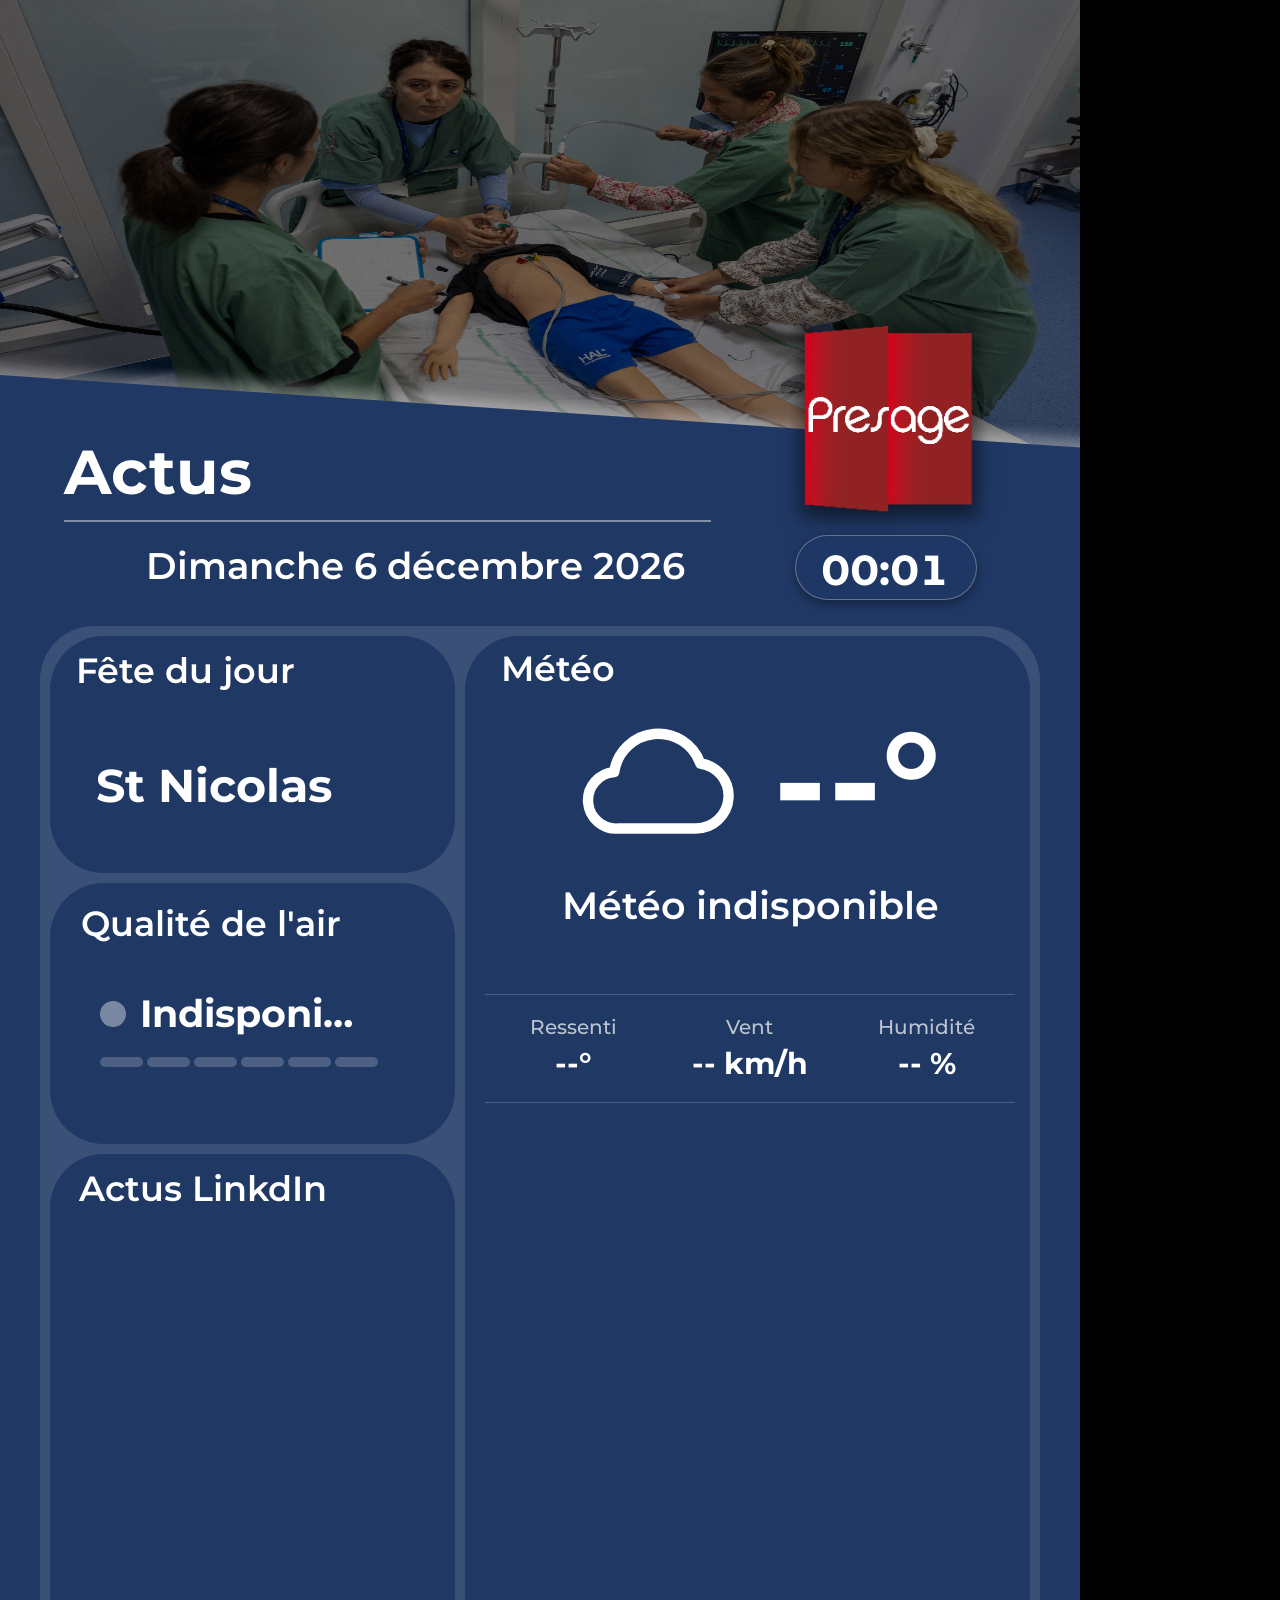
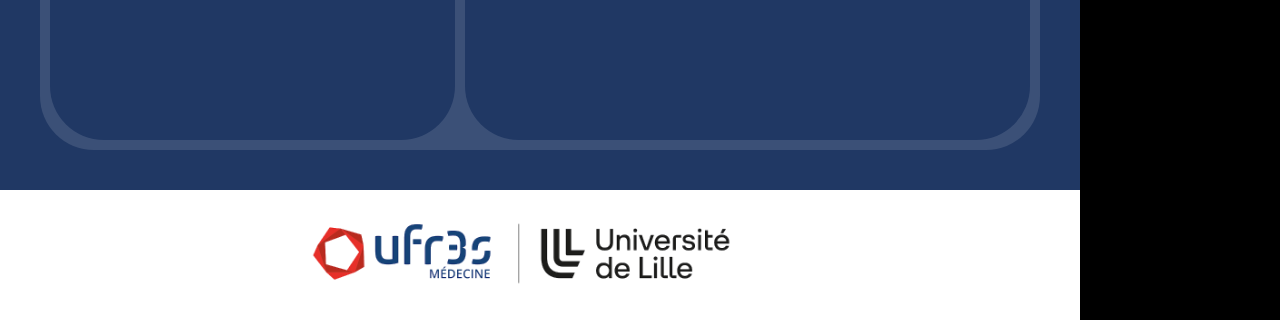
==== pages/actus.html @ bff0dc02 "Add files via upload" ====
<!DOCTYPE html>
<html lang="fr">
<head>
  <meta charset="utf-8">
  <title>PRESAGE – Actus</title>
  <meta name="viewport" content="width=device-width, initial-scale=1">
  <meta name="color-scheme" content="dark">

  <!-- Police Montserrat (Google Fonts). Hors ligne : polices de secours (voir style.css). -->
  <link rel="preconnect" href="https://fonts.googleapis.com">
  <link rel="preconnect" href="https://fonts.gstatic.com" crossorigin>
  <link rel="stylesheet" href="https://fonts.googleapis.com/css2?family=Montserrat:wght@500;600;700&display=swap">

  <link rel="stylesheet" href="actus.css">
  <script>document.documentElement.classList.add('js');</script>
</head>
<body>

  <!-- Jeu d'icônes météo (statique, de confiance) -->
  <svg width="0" height="0" style="position:absolute" aria-hidden="true" focusable="false">
    <defs>
      <symbol id="i-sun" viewBox="0 0 64 64">
        <circle cx="32" cy="32" r="11"/>
        <path d="M32 8v6M32 50v6M8 32h6M50 32h6M15 15l4.2 4.2M44.8 44.8l4.2 4.2M15 49l4.2-4.2M44.8 19.2L49 15"/>
      </symbol>
      <symbol id="i-moon" viewBox="0 0 64 64">
        <path d="M42 10a23 23 0 1 0 12 40A19 19 0 0 1 42 10z"/>
      </symbol>
      <symbol id="i-cloud" viewBox="0 0 64 64">
        <path d="M20 48h26a11 11 0 0 0 1.6-21.9A15 15 0 0 0 18.6 29 9.5 9.5 0 0 0 20 48z"/>
      </symbol>
      <symbol id="i-partly" viewBox="0 0 64 64">
        <circle cx="24" cy="22" r="8"/>
        <path d="M24 6v4M8 22h4M12.7 10.7l2.8 2.8M35.3 10.7l-2.8 2.8"/>
        <path d="M26 54h24a9.5 9.5 0 0 0 1.4-18.9A13 13 0 0 0 25.6 37 8.5 8.5 0 0 0 26 54z"/>
      </symbol>
      <symbol id="i-fog" viewBox="0 0 64 64">
        <path d="M20 36h26a9 9 0 0 0 1.3-17.9A13 13 0 0 0 19 21 8 8 0 0 0 20 36z"/>
        <path d="M12 44h40M18 52h28"/>
      </symbol>
      <symbol id="i-rain" viewBox="0 0 64 64">
        <path d="M20 38h26a9.5 9.5 0 0 0 1.4-18.9A13.5 13.5 0 0 0 19 22 8.5 8.5 0 0 0 20 38z"/>
        <path d="M22 46l-3 8M34 46l-3 8M46 46l-3 8"/>
      </symbol>
      <symbol id="i-snow" viewBox="0 0 64 64">
        <path d="M20 38h26a9.5 9.5 0 0 0 1.4-18.9A13.5 13.5 0 0 0 19 22 8.5 8.5 0 0 0 20 38z"/>
        <path d="M22 47v.1M34 47v.1M46 47v.1M28 56v.1M40 56v.1" stroke-width="6"/>
      </symbol>
      <symbol id="i-storm" viewBox="0 0 64 64">
        <path d="M20 38h26a9.5 9.5 0 0 0 1.4-18.9A13.5 13.5 0 0 0 19 22 8.5 8.5 0 0 0 20 38z"/>
        <path d="M35 40l-8 11h9l-5 10"/>
      </symbol>
    </defs>
  </svg>

  <div id="stage">

    <!-- Fond photo + voile -->
    <div id="photo"><img src="../assets/photo1.png" alt=""></div>

    <!-- Panneau bleu incliné + pied de page blanc -->
    <div id="panneau-bleu"></div>
    <div id="pied"></div>
    <img id="logo-ufr" src="../assets/ufr3s_logo.png" alt="UFR3S Médecine – Université de Lille">

    <!-- Logo PRESAGE -->
    <div id="logo-presage" data-anim="droite" style="--delai:.15s">
      <div class="ombre"></div>
      <img src="../assets/presage_logo.png" alt="PRESAGE">
    </div>

    <!-- Horloge -->
    <div id="horloge" data-anim="droite" style="--delai:.05s">
      <span id="heure">--:--</span>
    </div>

    <!-- En-tête -->
    <h1 id="titre" data-anim="gauche" style="--delai:0s">Actus</h1>
    <div id="trait" data-anim="gauche" style="--delai:.1s"></div>
    <div id="date" data-anim="gauche" style="--delai:.2s">&nbsp;</div>

    <!-- Fond translucide derrière les cartes -->
    <div id="panneau-cartes"></div>

    <!-- Carte : fête du jour -->
    <section class="carte" id="carte-fete" data-anim="gauche" style="--delai:.3s">
      <h2>Fête du jour</h2>
      <div class="corps">
        <div class="fete-nom" id="fete-nom">—</div>
      </div>
    </section>

    <!-- Carte : qualité de l'air -->
    <section class="carte" id="carte-air" data-anim="gauche" style="--delai:.45s">
      <h2>Qualité de l'air</h2>
      <div class="corps">
        <div class="air-ligne">
          <span class="air-pastille" id="air-pastille"></span>
          <span class="air-label" id="air-label">—</span>
        </div>
        <div class="air-detail" id="air-detail">&nbsp;</div>
        <div class="air-jauge" id="air-jauge">
          <i></i><i></i><i></i><i></i><i></i><i></i>
        </div>
      </div>
    </section>

    <!-- Carte : actus 

 -->
    <section class="carte" id="carte-actus" data-anim="gauche" style="--delai:.6s">
      <h2>Actus LinkdIn</h2>
      <div class="corps">
        <rssapp-carousel id="qCcKTBRUXOVPqQZD"></rssapp-carousel>
      </div>
    </section>

    <!-- Carte : météo -->
    <section class="carte" id="carte-meteo" data-anim="droite" style="--delai:.35s">
      <h2>Météo</h2>
      <div class="corps">
        <div class="m-actuel">
          <svg class="ico m-icone" id="m-icone" aria-hidden="true"><use href="#i-cloud"/></svg>
          <div class="m-temp" id="m-temp">--°</div>
        </div>
        <div class="m-cond" id="m-cond">—</div>
        <div class="m-minmax" id="m-minmax">&nbsp;</div>
        <div class="m-details">
          <div><span>Ressenti</span><b id="m-ressenti">--°</b></div>
          <div><span>Vent</span><b id="m-vent">-- km/h</b></div>
          <div><span>Humidité</span><b id="m-humidite">-- %</b></div>
        </div>
        <div class="m-jours" id="m-jours"></div>
      </div>
    </section>

  </div>

  <script src="actus.js"></script>

<script src="https://widget.rss.app/v1/carousel.js" type="text/javascript" async></script>

</body>
</html>
---- pages/actus.css ----
/* ==========================================================================
   PRESAGE – Écran « Infos du jour » (portrait 1080 × 1920)
   Toutes les valeurs proviennent du SVG Fitcraft (Contenu.svg).
   Les valeurs marquées « estimé » sont déduites du PNG car le texte du SVG
   est converti en tracés (pas de balises <text>).
   ========================================================================== */

:root {
  /* --- Canevas ------------------------------------------------------------ */
  --largeur: 1080px;
  --hauteur: 1920px;

  /* --- Couleurs (SVG) ----------------------------------------------------- */
  --bleu: #203864;                       /* panneau incliné + cartes */
  --bleu-fonce: #0B1B3D;                 /* pastille de l'horloge */
  --blanc: #FFFFFF;
  --panneau-cartes: rgba(255, 255, 255, 0.12);
  --voile-photo: rgba(0, 0, 0, 0.3);
  --horloge-fond-opacite: 0.8;
  --horloge-contour: rgba(255, 255, 255, 0.3);
  --lueur-panneau: rgba(255, 255, 255, 0.35);
  --ombre-logo-opacite: 0.25;
  --trait-titre: rgba(255, 255, 255, 0.43);
  --date-opacite: 0.8;

  /* --- Géométrie (SVG) ---------------------------------------------------- */
  --photo-hauteur: 470px;                /* zone visible de la photo */
  --panneau-largeur: 1455.918px;
  --panneau-hauteur: 1602.415px;
  --panneau-matrice: matrix(0.998, 0.067, -0.067, 0.998, -134.314, 366);
  --pied-top: 1790px;
  --pied-hauteur: 130px;
  --logo-ufr-x: 290px;
  --logo-ufr-y: 1777px;
  --logo-ufr-l: 454px;
  --logo-ufr-h: 130px;
  --logo-presage-x: 780px;
  --logo-presage-y: 300px;
  --logo-presage-l: 219px;
  --logo-presage-h: 238px;
  --horloge-x: 795px;
  --horloge-y: 535px;
  --horloge-l: 182px;
  --horloge-h: 65px;
  --rayon-carte: 54px;

  /* --- Typographie (estimé d'après la hauteur des capitales du SVG) ------- */
  --police: 'Montserrat', 'Segoe UI', 'Helvetica Neue', Arial, sans-serif;
  --titre-taille: 62px;                  /* estimé : capitale 43,65 px / 0,70 */
  --titre-graisse: 700;
  --date-taille: 37px;                   /* estimé : capitale 26,2 px / 0,70 */
  --date-graisse: 600;
  --carte-titre-taille: 35px;            /* estimé : capitale 24,5 px / 0,70 */
  --carte-titre-graisse: 600;
  --horloge-taille: 42px;                /* estimé : chiffres 29,9 px / 0,70 */
  --horloge-graisse: 700;

  /* --- Typographie du contenu des cartes (estimé : zones blanches de la maquette) */
  --texte-taille-s: 20px;
  --texte-taille-m: 22px;
  --texte-taille-l: 30px;

  /* --- Animation ---------------------------------------------------------- */
  --anim-duree: 0.9s;
  --anim-courbe: cubic-bezier(0.2, 0.8, 0.2, 1);
  --anim-decalage: 170px;
}

/* ---- Base --------------------------------------------------------------- */
*, *::before, *::after {
  box-sizing: border-box;
  cursor: none !important;
  -webkit-user-select: none;
  user-select: none;
}

html, body {
  margin: 0;
  padding: 0;
  width: 100%;
  height: 100%;
  overflow: hidden;
  cursor: none;
  background: #000;
  font-family: var(--police);
  color: var(--blanc);
  -webkit-font-smoothing: antialiased;
}

/* ---- Canevas natif 1080 × 1920 : le wrapper parent est seul responsable
       de la mise à l'échelle et du centrage. ------------------------------- */
#stage {
  position: absolute;
  left: 0;
  top: 0;
  width: var(--largeur);
  height: var(--hauteur);
  overflow: hidden;
  background: var(--blanc);
  transform: none;
}

#stage > * { position: absolute; }

/* ---- Fond : photo + voile ---------------------------------------------- */
#photo {
  left: 0; top: 0;
  width: var(--largeur);
  height: var(--photo-hauteur);
  overflow: hidden;
}
#photo img { display: block; width: 100%; height: 100%; }
#photo::after {
  content: "";
  position: absolute; inset: 0;
  background: var(--voile-photo);
}

/* ---- Panneau bleu incliné (rotation ≈ 3,8°) ---------------------------- */
#panneau-bleu {
  left: 0; top: 0;
  width: var(--panneau-largeur);
  height: var(--panneau-hauteur);
  background: var(--bleu);
  transform-origin: 0 0;
  transform: var(--panneau-matrice);
  /* lueur extérieure : SVG = flou σ 6,5, décalage -4 px, contour 10 px */
  box-shadow: 0 -4px 13px 5px var(--lueur-panneau);
}

/* ---- Pied de page ------------------------------------------------------ */
#pied {
  left: 0; top: var(--pied-top);
  width: var(--largeur);
  height: var(--pied-hauteur);
  background: var(--blanc);
}
#logo-ufr {
  left: var(--logo-ufr-x); top: var(--logo-ufr-y);
  width: var(--logo-ufr-l); height: var(--logo-ufr-h);
}

/* ---- Logo PRESAGE ------------------------------------------------------ */
#logo-presage {
  left: var(--logo-presage-x); top: var(--logo-presage-y);
  width: var(--logo-presage-l); height: var(--logo-presage-h);
}
#logo-presage img { position: relative; display: block; width: 100%; height: 100%;
  filter: drop-shadow(0 6px 10px rgba(0,0,0,.4));
}

/* ---- Horloge ----------------------------------------------------------- */
#horloge {
  left: var(--horloge-x); top: var(--horloge-y);
  width: var(--horloge-l); height: var(--horloge-h);
  border-radius: calc(var(--horloge-h) / 2);
  background: rgba(32, 56, 100, var(--horloge-fond-opacite));
  -webkit-backdrop-filter: blur(10px);
  backdrop-filter: blur(10px);
  box-shadow: inset 0 0 0 1px var(--horloge-contour), 0 4px 10px rgba(0, 0, 0, 0.35); /* ombre : estimé */
}
#heure {
  position: relative;
  left: 26px; right: 0; top: 14px;
  text-align: center;
  font-size: var(--horloge-taille);
  font-weight: var(--horloge-graisse);
  line-height: 1;
  font-variant-numeric: tabular-nums;
  white-space: nowrap;
}

/* ---- En-tête ----------------------------------------------------------- */
#titre {
  left: 64px; top: 441px;
  margin: 0;
  font-size: var(--titre-taille);
  font-weight: var(--titre-graisse);
  line-height: 1;
  white-space: nowrap;
}
#trait {
  left: 64px; top: 520px;
  width: 647px; height: 2px;
  background: var(--trait-titre);
}
#date {
  left: 146px; top: 547px;
  font-size: var(--date-taille);
  font-weight: var(--date-graisse);
  line-height: 1;
  white-space: nowrap;
  opacity: var(--date-opacite);
}

/* ---- Cartes ------------------------------------------------------------ */
#panneau-cartes {
  left: 40px; top: 626px;
  width: 1000px; height: 1124px;
  border-radius: var(--rayon-carte);
  background: var(--panneau-cartes);
}

.carte {
  background: var(--bleu);
  border-radius: var(--rayon-carte);
  overflow: hidden;
}
.carte h2 {
  position: absolute;
  margin: 0;
  font-size: var(--carte-titre-taille);
  font-weight: var(--carte-titre-graisse);
  line-height: 1;
  white-space: nowrap;
}
.carte .corps {
  position: absolute;
  overflow: hidden;
}

/* Positions (relatives à chaque carte) — SVG */
#carte-fete  { left: 50px;  top: 636px;  width: 405px; height: 237px; }
#carte-fete h2   { left: 26px; top: 17px; }
#carte-fete .corps { left: 46px; top: 89px; width: 313px; height: 123px; }

#carte-air   { left: 50px;  top: 883px;  width: 405px; height: 261px; }
#carte-air h2    { left: 31px; top: 23px; }
#carte-air .corps { left: 50px; top: 87px; width: 278px; height: 120px; }

#carte-actus { left: 50px; top: 1154px; width: 405px; height: 586px; }
#carte-actus h2 { left: 29px; top: 17px; }

#carte-actus .corps {
  left: 0;
  top: 100px;
  width: 405px;       /* Prend exactement toute la largeur de la carte */
  height: 500px;      /* Donne assez de hauteur pour ne pas rogner le bas */
  display: flex;
  justify-content: center; /* Centre le widget horizontalement quoi qu'il arrive */
  align-items: flex-start;
  overflow: visible;  /* Ne coupe pas le bas si le widget dépasse d'un ou deux pixels */
}

/* Force le composant RSS.app à prendre toute la largeur du conteneur */
#carte-actus rssapp-carousel {
  width: 100% !important;
  max-width: 365px !important;
  display: block;
}
#carte-meteo { left: 465px; top: 636px;  width: 565px; height: 1104px; }
#carte-meteo h2  { left: 36px; top: 15px; }
#carte-meteo .corps { left: 20px; top: 50px; width: 530px; height: 1005px; }

/* ---- Fête du jour ------------------------------------------------------ */
#carte-fete .corps { display: flex; flex-direction: column; justify-content: center; }
.fete-sous { font-size: var(--texte-taille-m); font-weight: 500; opacity: 0.75; margin-bottom: 8px; }
.fete-nom {
  font-size: 46px; font-weight: 700; line-height: 1.15;
  white-space: nowrap; overflow: hidden; text-overflow: ellipsis;
}

/* ---- Qualité de l'air -------------------------------------------------- */
#carte-air .corps { display: flex; flex-direction: column; justify-content: center; }
.air-ligne { display: flex; align-items: center; gap: 14px; }
.air-pastille {
  flex: none; width: 26px; height: 26px; border-radius: 50%;
  background: var(--couleur, #fff);
}
#carte-air { --couleur: rgba(255, 255, 255, 0.4); }
.air-label {
  font-size: 38px; font-weight: 700; line-height: 1.1;
  white-space: nowrap; overflow: hidden; text-overflow: ellipsis;
}
.air-detail { margin-top: 6px; font-size: var(--texte-taille-m); font-weight: 500; opacity: 0.75; white-space: nowrap; }
.air-jauge { display: flex; gap: 4px; margin-top: 16px; }
.air-jauge i {
  flex: 1; height: 10px; border-radius: 5px;
  background: rgba(255, 255, 255, 0.2);
}
.air-jauge i.actif { background: var(--couleur); }

/* ---- Actus ------------------------------------------------------------- */
#actu { height: 440px; opacity: 1; transition: opacity 0.6s ease; overflow: hidden; }
#actu.masque { opacity: 0; }
.actu-date { font-size: var(--texte-taille-s); font-weight: 500; opacity: 0.7; margin-bottom: 10px; min-height: 1em; }
.actu-titre {
  font-size: 29px; font-weight: 700; line-height: 1.2; margin-bottom: 14px;
  display: -webkit-box; -webkit-box-orient: vertical; -webkit-line-clamp: 4; overflow: hidden;
}
.actu-texte {
  font-size: var(--texte-taille-m); font-weight: 500; line-height: 1.4; opacity: 0.9;
  display: -webkit-box; -webkit-box-orient: vertical; -webkit-line-clamp: 8; overflow: hidden;
}
.actu-compteur {
  position: absolute; right: 0; bottom: 0;
  font-size: var(--texte-taille-s); font-weight: 500; opacity: 0.6;
}

/* ---- Météo ------------------------------------------------------------- */
#carte-meteo .corps { display: flex; flex-direction: column; }
.m-actuel { display: flex; align-items: center; justify-content: center; gap: 24px; height: 190px; }
.ico { stroke: #fff; fill: none; stroke-width: 3.5; stroke-linecap: round; stroke-linejoin: round; }
.m-icone { width: 190px; height: 190px; flex: none; }
.m-temp { font-size: 140px; font-weight: 700; line-height: 1; white-space: nowrap; }
.m-cond { margin-top: 8px; text-align: center; font-size: 38px; font-weight: 600; line-height: 1.15; white-space: nowrap; overflow: hidden; text-overflow: ellipsis; }
.m-minmax { margin-top: 6px; text-align: center; font-size: 26px; font-weight: 500; opacity: 0.75; white-space: nowrap; }
.m-details {
  display: grid; grid-template-columns: repeat(3, 1fr);
  margin-top: 28px; padding: 20px 0;
  border-top: 1px solid rgba(255, 255, 255, 0.2);
  border-bottom: 1px solid rgba(255, 255, 255, 0.2);
  text-align: center;
}
.m-details span { display: block; font-size: var(--texte-taille-s); font-weight: 500; opacity: 0.7; margin-bottom: 6px; }
.m-details b { display: block; font-size: var(--texte-taille-l); font-weight: 700; white-space: nowrap; }
.m-jours { flex: 1; display: flex; flex-direction: column; justify-content: space-around; padding-top: 6px; }
.m-jour { display: grid; grid-template-columns: 1fr 64px 92px 150px; align-items: center; column-gap: 10px; }
.m-jour .nom { font-size: var(--texte-taille-l); font-weight: 600; white-space: nowrap; }
.m-jour .ico { width: 58px; height: 58px; }
.m-jour .pluie { font-size: var(--texte-taille-m); font-weight: 500; opacity: 0.75; text-align: right; white-space: nowrap; }
.m-jour .temps { font-size: var(--texte-taille-l); font-weight: 700; text-align: right; white-space: nowrap; }
.m-jour .temps small { font-size: inherit; font-weight: 500; opacity: 0.65; }

/* ---- Animation d'entrée (éléments qui arrivent des côtés) --------------- */
.js [data-anim] { opacity: 0; }
.js.go [data-anim] {
  animation: var(--anim-duree) var(--anim-courbe) var(--delai, 0s) both;
}
.js.go [data-anim="gauche"] { animation-name: entree-gauche; }
.js.go [data-anim="droite"] { animation-name: entree-droite; }

@keyframes entree-gauche {
  from { opacity: 0; transform: translateX(calc(var(--anim-decalage) * -1)); }
  to   { opacity: 1; transform: none; }
}
@keyframes entree-droite {
  from { opacity: 0; transform: translateX(var(--anim-decalage)); }
  to   { opacity: 1; transform: none; }
}

@media (prefers-reduced-motion: reduce) {
  .js [data-anim] { opacity: 1; animation: none !important; }
  #actu { transition: none; }
}
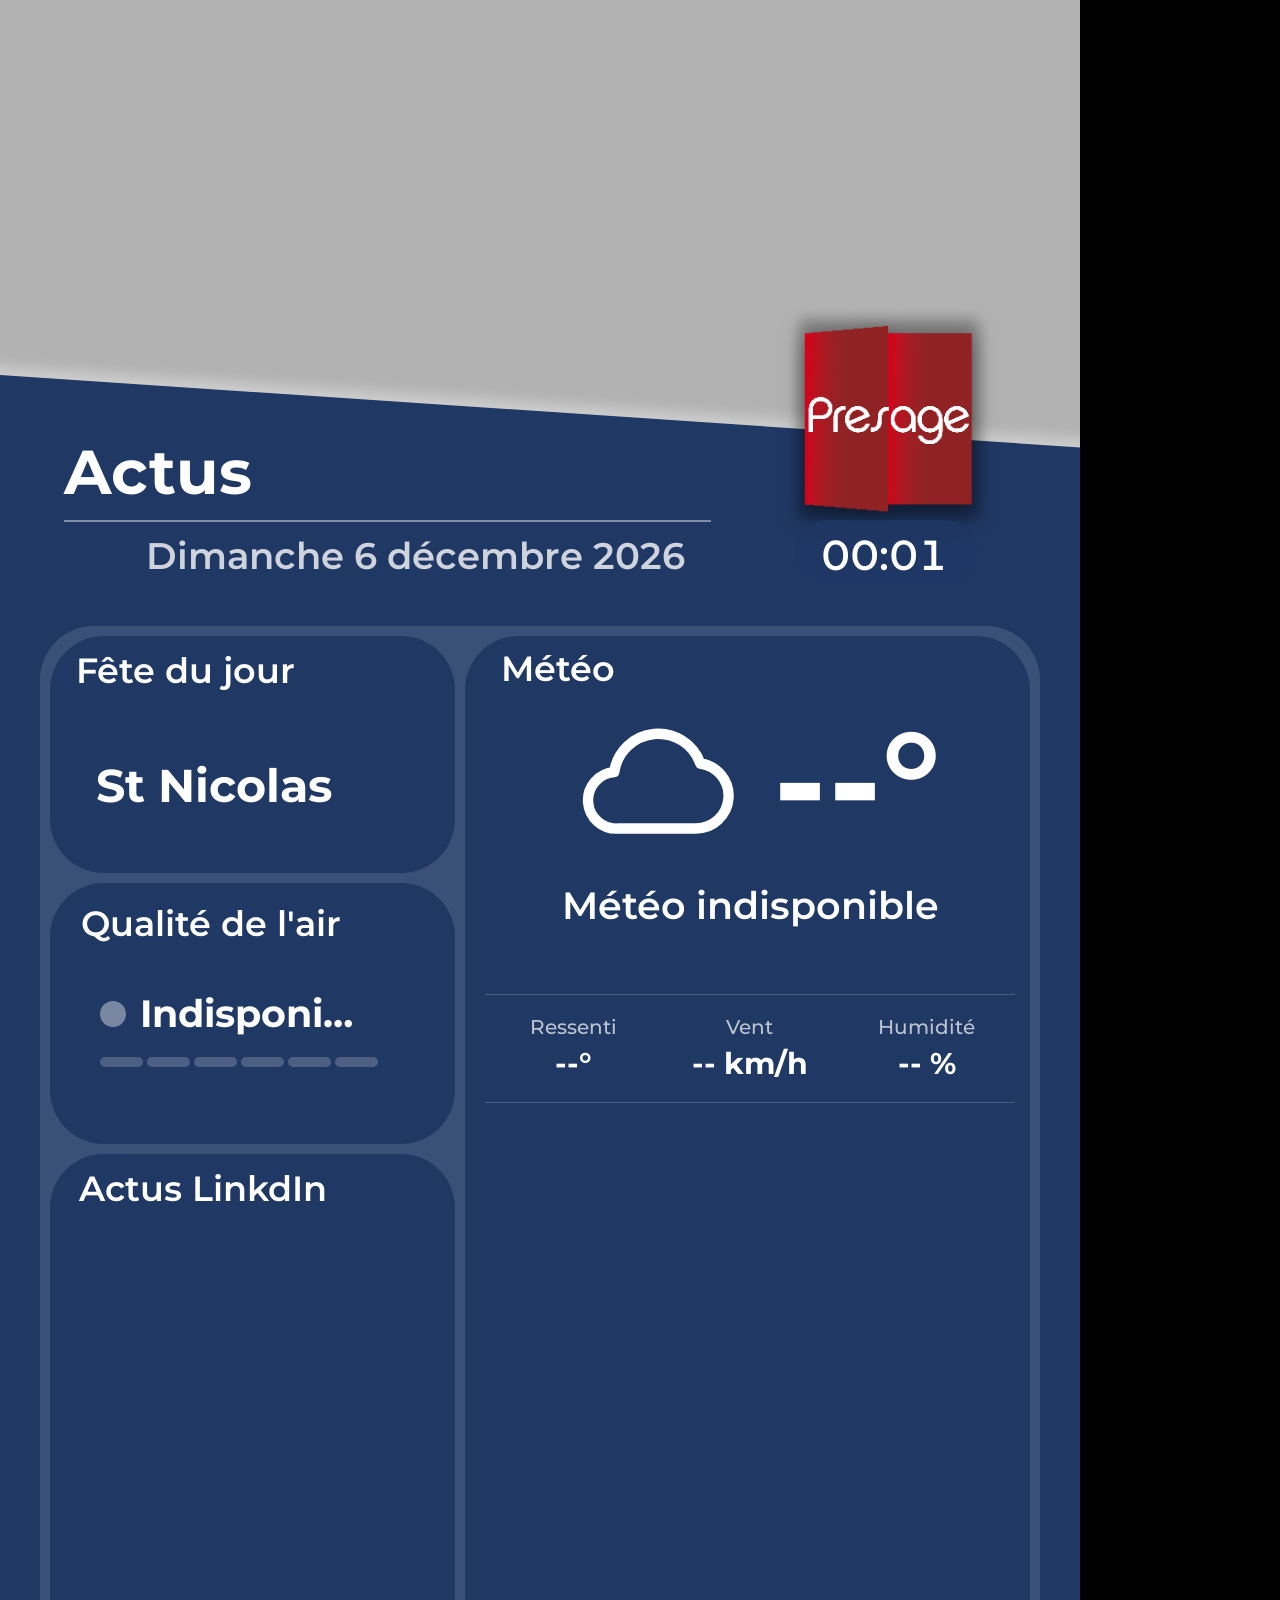
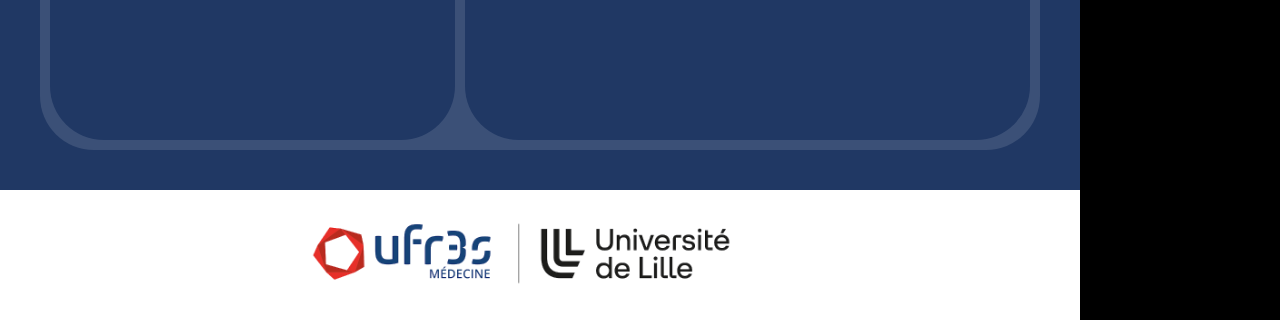
==== commit 4c4558b8: "Add files via upload" ====
--- a/pages/actus.html
+++ b/pages/actus.html
@@ -56,7 +56,10 @@
   <div id="stage">
 
     <!-- Fond photo + voile -->
-    <div id="photo"><img src="../assets/photo1.png" alt=""></div>
+      <div id="photo">
+         <rssapp-carousel id="x9Wq4ILQM3VaPLJw"></rssapp-carousel>
+         <script src="https://widget.rss.app/v1/carousel.js" type="text/javascript" async></script>
+      </div>
 
     <!-- Panneau bleu incliné + pied de page blanc -->
     <div id="panneau-bleu"></div>
--- a/pages/actus.css
+++ b/pages/actus.css
@@ -22,6 +22,7 @@
   --ombre-logo-opacite: 0.25;
   --trait-titre: rgba(255, 255, 255, 0.43);
   --date-opacite: 0.8;
+  --c-text-muted:    rgba(255,255,255,.78);
 
   /* --- Géométrie (SVG) ---------------------------------------------------- */
   --photo-hauteur: 470px;                /* zone visible de la photo */
@@ -39,7 +40,7 @@
   --logo-presage-l: 219px;
   --logo-presage-h: 238px;
   --horloge-x: 795px;
-  --horloge-y: 535px;
+  --horloge-y: 520px;
   --horloge-l: 182px;
   --horloge-h: 65px;
   --rayon-carte: 54px;
@@ -53,7 +54,7 @@
   --carte-titre-taille: 35px;            /* estimé : capitale 24,5 px / 0,70 */
   --carte-titre-graisse: 600;
   --horloge-taille: 42px;                /* estimé : chiffres 29,9 px / 0,70 */
-  --horloge-graisse: 700;
+  --horloge-graisse: 550;
 
   /* --- Typographie du contenu des cartes (estimé : zones blanches de la maquette) */
   --texte-taille-s: 20px;
@@ -157,7 +158,7 @@
   background: rgba(32, 56, 100, var(--horloge-fond-opacite));
   -webkit-backdrop-filter: blur(10px);
   backdrop-filter: blur(10px);
-  box-shadow: inset 0 0 0 1px var(--horloge-contour), 0 4px 10px rgba(0, 0, 0, 0.35); /* ombre : estimé */
+ /* box-shadow: inset 0 0 0 1px var(--horloge-contour), 0 4px 10px rgba(0, 0, 0, 0.35); /* ombre : estimé */
 }
 #heure {
   position: relative;
@@ -185,12 +186,13 @@
   background: var(--trait-titre);
 }
 #date {
-  left: 146px; top: 547px;
+  left: 146px; top: 537px;
   font-size: var(--date-taille);
   font-weight: var(--date-graisse);
   line-height: 1;
   white-space: nowrap;
   opacity: var(--date-opacite);
+  color:var(--c-text-muted);
 }
 
 /* ---- Cartes ------------------------------------------------------------ */
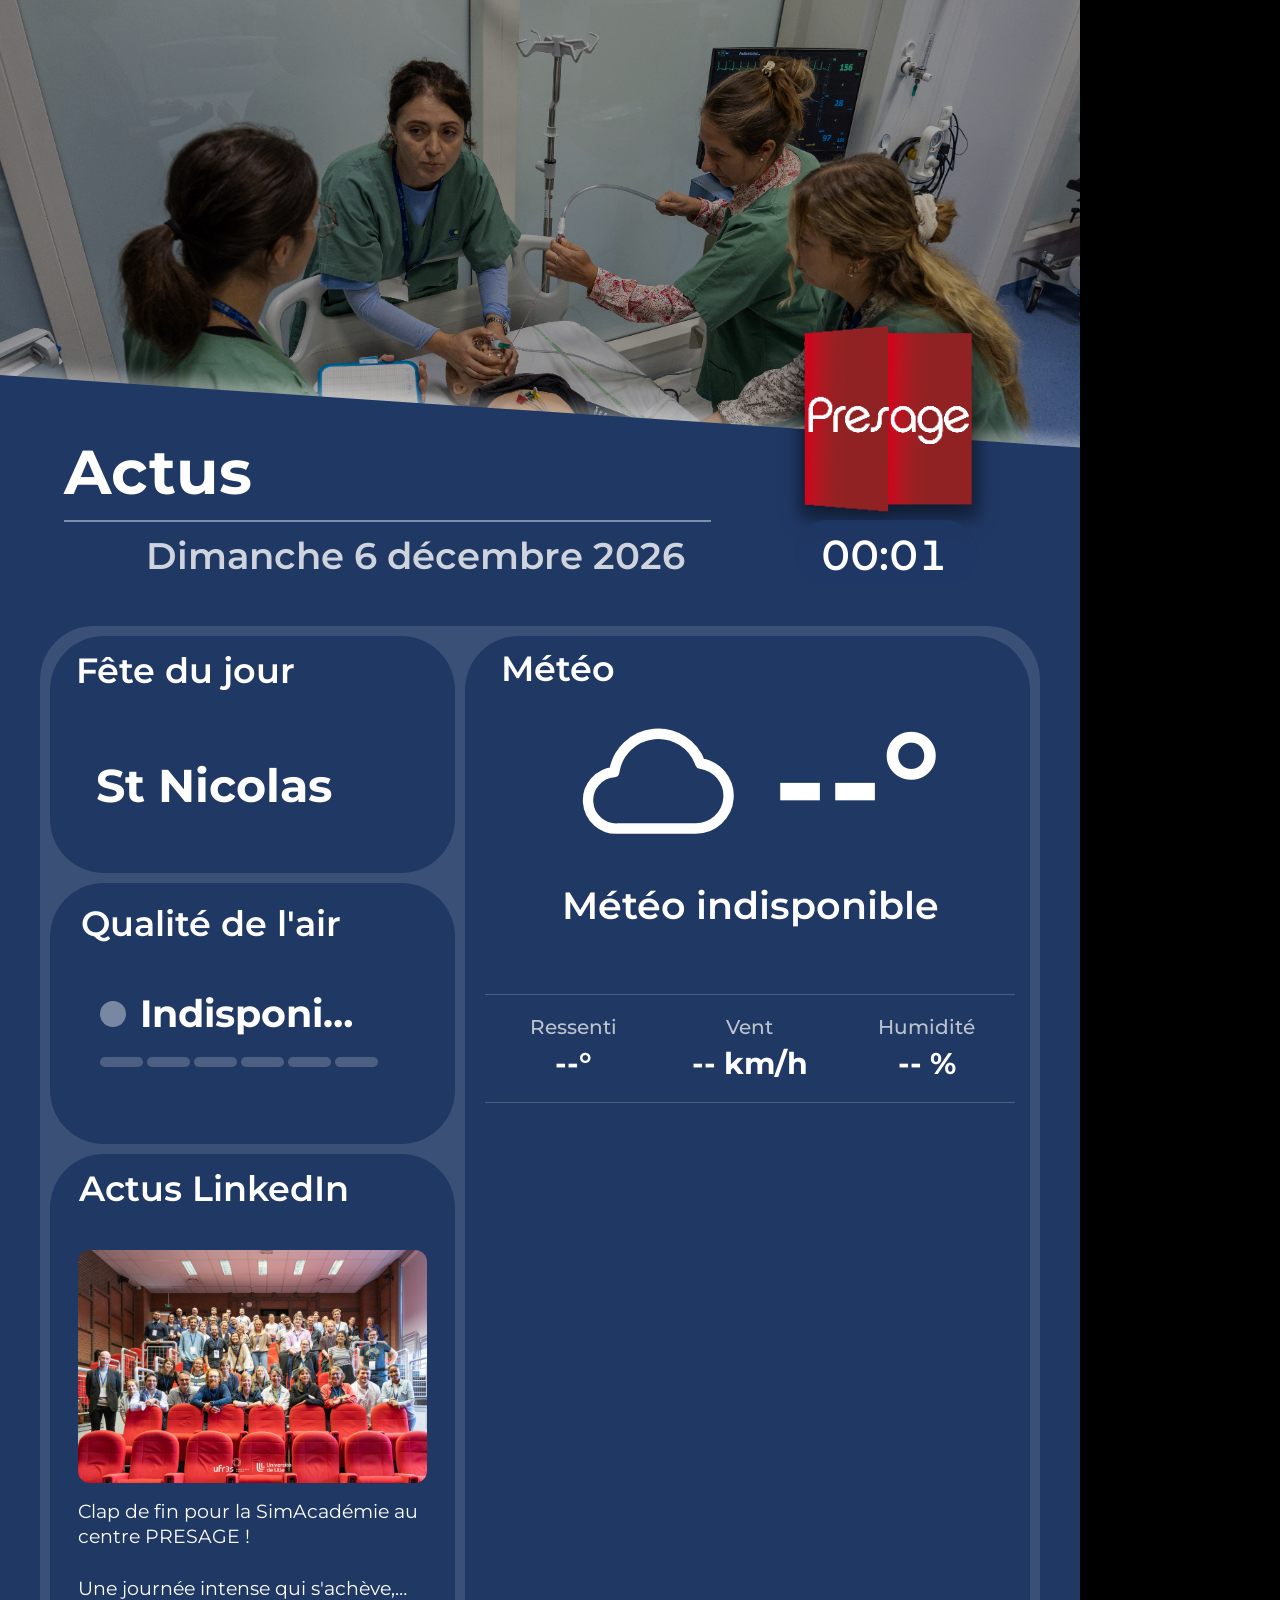
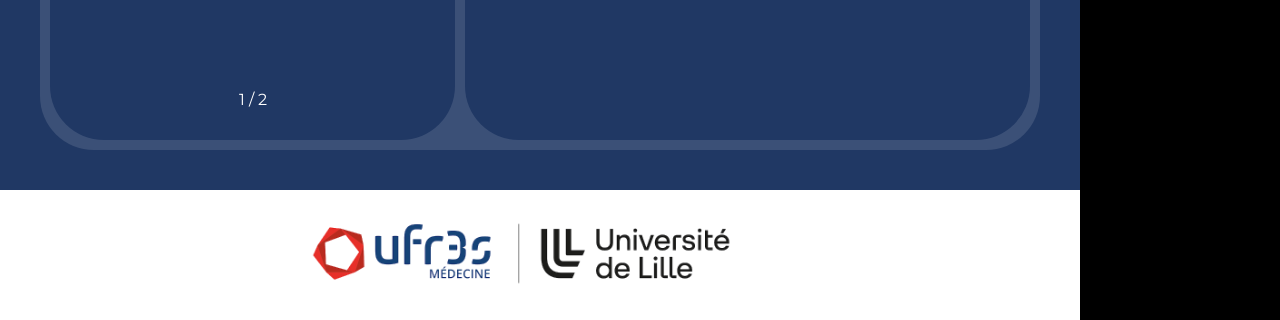
==== commit 6c998092: "Add files via upload" ====
--- a/pages/actus.html
+++ b/pages/actus.html
@@ -57,8 +57,7 @@
 
     <!-- Fond photo + voile -->
       <div id="photo">
-         <rssapp-carousel id="x9Wq4ILQM3VaPLJw"></rssapp-carousel>
-         <script src="https://widget.rss.app/v1/carousel.js" type="text/javascript" async></script>
+        <section id="photos-presage" data-photos-carousel data-base="../"></section>
       </div>
 
     <!-- Panneau bleu incliné + pied de page blanc -->
@@ -66,27 +65,27 @@
     <div id="pied"></div>
     <img id="logo-ufr" src="../assets/ufr3s_logo.png" alt="UFR3S Médecine – Université de Lille">
 
-    <!-- Logo PRESAGE -->
-    <div id="logo-presage" data-anim="droite" style="--delai:.15s">
+    <!-- Logo PRESAGE — animation à l'entrée seulement (jamais rejouée) -->
+    <div id="logo-presage" data-anim-entree="droite" style="--delai:.15s">
       <div class="ombre"></div>
       <img src="../assets/presage_logo.png" alt="PRESAGE">
     </div>
 
-    <!-- Horloge -->
-    <div id="horloge" data-anim="droite" style="--delai:.05s">
+    <!-- Horloge — animation à l'entrée seulement (jamais rejouée) -->
+    <div id="horloge" data-anim-entree="droite" style="--delai:.05s">
       <span id="heure">--:--</span>
     </div>
 
     <!-- En-tête -->
     <h1 id="titre" data-anim="gauche" style="--delai:0s">Actus</h1>
-    <div id="trait" data-anim="gauche" style="--delai:.1s"></div>
-    <div id="date" data-anim="gauche" style="--delai:.2s">&nbsp;</div>
+    <div id="trait" data-anim="gauche" style="--delai:.05s"></div>
+    <div id="date" data-anim="gauche" style="--delai:.1s">&nbsp;</div>
 
     <!-- Fond translucide derrière les cartes -->
     <div id="panneau-cartes"></div>
 
     <!-- Carte : fête du jour -->
-    <section class="carte" id="carte-fete" data-anim="gauche" style="--delai:.3s">
+    <section class="carte" id="carte-fete" data-anim="gauche" style="--delai:.15s">
       <h2>Fête du jour</h2>
       <div class="corps">
         <div class="fete-nom" id="fete-nom">—</div>
@@ -94,7 +93,7 @@
     </section>
 
     <!-- Carte : qualité de l'air -->
-    <section class="carte" id="carte-air" data-anim="gauche" style="--delai:.45s">
+    <section class="carte" id="carte-air" data-anim="gauche" style="--delai:.25s">
       <h2>Qualité de l'air</h2>
       <div class="corps">
         <div class="air-ligne">
@@ -111,15 +110,15 @@
     <!-- Carte : actus 
 
  -->
-    <section class="carte" id="carte-actus" data-anim="gauche" style="--delai:.6s">
-      <h2>Actus LinkdIn</h2>
+    <section class="carte" id="carte-actus" data-anim="gauche" style="--delai:.35s">
+      <h2>Actus LinkedIn</h2>
       <div class="corps">
-        <rssapp-carousel id="qCcKTBRUXOVPqQZD"></rssapp-carousel>
+        <div id="linkedin-carousel" class="linkedin-carousel" data-linkedin-carousel data-base="../" tabindex="0" aria-label="Navigation des actualités LinkedIn"></div>
       </div>
     </section>
 
     <!-- Carte : météo -->
-    <section class="carte" id="carte-meteo" data-anim="droite" style="--delai:.35s">
+    <section class="carte" id="carte-meteo" data-anim="droite" style="--delai:.2s">
       <h2>Météo</h2>
       <div class="corps">
         <div class="m-actuel">
@@ -139,9 +138,13 @@
 
   </div>
 
+  <link rel="stylesheet" href="../css/photos-carousel.css">
+  <link rel="stylesheet" href="actus-linkedin.css">
+  <script src="../js/photos-carousel.js" defer></script>
+  <script src="actus-linkedin.js" defer></script>
   <script src="actus.js"></script>
 
-<script src="https://widget.rss.app/v1/carousel.js" type="text/javascript" async></script>
 
+<script type="module" src="https://static.cloudflareinsights.com/beacon.min.js/vce701823e78c4301a35b7e07294d87301792088814092" integrity="sha512-UKNk8GbxkABxKcXYuLkO16EleLGUkcvJWtpSNmExE0Too3ZaFAxTscNWEc1OdAv5/BikHawapSCaiD2XCmp+Bw==" data-cf-beacon='{"version":"2024.11.0","token":"8607d2a720d14b038279025b2b5a82e5","spa":2}' crossorigin="anonymous"></script>
 </body>
 </html>
--- a/pages/actus.css
+++ b/pages/actus.css
@@ -15,7 +15,7 @@
   --bleu-fonce: #0B1B3D;                 /* pastille de l'horloge */
   --blanc: #FFFFFF;
   --panneau-cartes: rgba(255, 255, 255, 0.12);
-  --voile-photo: rgba(0, 0, 0, 0.3);
+  --voile-photo: rgba(0, 0, 0, 0);
   --horloge-fond-opacite: 0.8;
   --horloge-contour: rgba(255, 255, 255, 0.3);
   --lueur-panneau: rgba(255, 255, 255, 0.35);
@@ -62,9 +62,9 @@
   --texte-taille-l: 30px;
 
   /* --- Animation ---------------------------------------------------------- */
-  --anim-duree: 0.9s;
+  --anim-duree: 0.7s;
   --anim-courbe: cubic-bezier(0.2, 0.8, 0.2, 1);
-  --anim-decalage: 170px;
+  --anim-decalage: 110px;
 }
 
 /* ---- Base --------------------------------------------------------------- */
@@ -325,7 +325,25 @@
 .m-jour .temps small { font-size: inherit; font-weight: 500; opacity: 0.65; }
 
 /* ---- Animation d'entrée (éléments qui arrivent des côtés) --------------- */
-.js [data-anim] { opacity: 0; }
+.js [data-anim],
+.js [data-anim-entree] { opacity: 0; }
+
+/* data-anim-entree : joué UNE seule fois à l'arrivée de la page, jamais rejoué */
+.js.go [data-anim-entree] {
+  animation: var(--anim-duree) var(--anim-courbe) var(--delai, 0s) both;
+}
+.js.go [data-anim-entree="gauche"] { animation-name: entree-gauche; }
+.js.go [data-anim-entree="droite"] { animation-name: entree-droite; }
+/* Une fois l'animation terminée (ou même sans JS), on garde l'état visible. */
+.js.booted [data-anim-entree],
+.js [data-anim-entree].anim-ok {
+  animation: none !important;
+  opacity: 1 !important;
+  transform: none !important;
+}
+
+/* data-anim : joué à l'arrivée ET rejoué à chaque kiosque:replay-actus
+   (cibles : titre, trait, date, cartes). */
 .js.go [data-anim] {
   animation: var(--anim-duree) var(--anim-courbe) var(--delai, 0s) both;
 }
@@ -342,6 +360,7 @@
 }
 
 @media (prefers-reduced-motion: reduce) {
-  .js [data-anim] { opacity: 1; animation: none !important; }
+  .js [data-anim],
+  .js [data-anim-entree] { opacity: 1; transform: none; animation: none !important; }
   #actu { transition: none; }
 }
--- a/css/photos-carousel.css
+++ b/css/photos-carousel.css
@@ -0,0 +1,21 @@
+[data-photos-carousel] { width: 100%; max-width: 1080px; height: 100%; }
+.photos-carousel { display: flex; width: 100%; height: 100%; flex-direction: column; align-items: center; justify-content: center; }
+.photos-carousel__title { margin: 0 0 .35em; font: inherit; color: inherit; }
+.photos-carousel__viewport { width: 100%; min-width: 0; overflow: hidden; }
+.photos-carousel__track { display: flex; width: 100%; scroll-snap-type: x mandatory; }
+.photos-carousel__slide { flex: 0 0 100%; width: 100%; scroll-snap-align: center; }
+.photos-carousel__slide[hidden], .photos-carousel__viewport[hidden], .photos-carousel__title[hidden], .photos-carousel__controls[hidden] { display: none !important; }
+.photos-carousel__slide img { display: block; width: 100%; max-width: 1080px; height: auto; max-height: 100%; object-fit: contain; margin-inline: auto; border: 0; }
+.photos-carousel__controls { display: flex; flex: 0 0 auto; align-items: center; justify-content: center; gap: .75rem; }
+.photos-carousel__button { color: inherit; background: transparent; border: 0; padding: .15em .4em; font: inherit; cursor: pointer; }
+.photos-carousel__button:focus-visible { outline: 2px solid currentColor; outline-offset: 2px; }
+.photos-carousel__button:disabled { opacity: .45; cursor: default; }
+.photos-carousel__status { min-width: 3em; text-align: center; }
+/* Les zones photo des pages restent sobres; titre et commandes sont superposés. */
+#photo [data-photos-carousel], .hero-widget [data-photos-carousel] { height: 100%; }
+#photo .photos-carousel, .hero-widget .photos-carousel { position: relative; justify-content: flex-start; }
+#photo .photos-carousel__title, .hero-widget .photos-carousel__title { position: absolute; z-index: 2; top: 8px; left: 12px; margin: 0; font-size: clamp(14px, 2.2vw, 24px); text-shadow: 0 1px 4px #000; }
+#photo .photos-carousel__viewport, .hero-widget .photos-carousel__viewport { height: 100%; }
+#photo .photos-carousel__slide img, .hero-widget .photos-carousel__slide img { width: 100%; height: auto; max-height: 100%; object-fit: contain; }
+#photo .photos-carousel__controls, .hero-widget .photos-carousel__controls { position: absolute; z-index: 2; right: 8px; bottom: 8px; color: #fff; background: rgba(0,0,0,.38); border-radius: 20px; }
+@media (max-width: 1080px) { [data-photos-carousel] { max-width: 100%; } }
--- a/pages/actus-linkedin.css
+++ b/pages/actus-linkedin.css
@@ -0,0 +1,18 @@
+#carte-actus .corps { left: 0; top: 72px; width: 405px; height: 500px; display: block; overflow: hidden; }
+#carte-actus .linkedin-carousel { width: 100%; height: 100%; color: #fff; font-family: var(--police); }
+.linkedin-carousel__region { width: 100%; height: 100%; display: flex; flex-direction: column; color: #fff; }
+.linkedin-carousel__viewport { flex: 1 1 auto; min-height: 0; overflow: hidden; }
+.linkedin-carousel__track { display: flex; width: 100%; height: 100%; scroll-snap-type: x mandatory; }
+.linkedin-carousel__slide { flex: 0 0 100%; width: 100%; height: 100%; overflow: hidden; scroll-snap-align: start; background: #203864; color: #fff; padding: 24px 28px; }
+.linkedin-carousel__slide[hidden] { display: none !important; }
+.linkedin-carousel__image { display: block; width: 100%; max-height: 235px; object-fit: contain; border-radius: 12px; margin: 0 0 16px; }
+.linkedin-carousel__excerpt { display: -webkit-box; overflow: hidden; -webkit-box-orient: vertical; -webkit-line-clamp: 4; line-clamp: 4; white-space: normal; overflow-wrap: anywhere; font-size: 19px; line-height: 1.35; color: #fff; }
+.linkedin-carousel__excerpt a { color: #fff; text-decoration: underline; }
+.linkedin-carousel__controls { display: flex; align-items: center; justify-content: center; gap: 16px; min-height: 54px; color: #fff; }
+.linkedin-carousel__controls[hidden] { display: none; }
+.linkedin-carousel__button { border: 0; background: transparent; color: #fff; font: inherit; font-size: 34px; line-height: 1; padding: 4px 12px; cursor: pointer; }
+.linkedin-carousel__button:focus-visible { outline: 2px solid #fff; outline-offset: 2px; }
+.linkedin-carousel__button:disabled { opacity: .45; cursor: default; }
+.linkedin-carousel__live { min-width: 52px; text-align: center; font-size: 16px; }
+.linkedin-carousel__error { margin: 0; padding: 20px 28px; color: rgba(255,255,255,.8); font-size: 17px; }
+@media (prefers-reduced-motion: reduce) { .linkedin-carousel__track { scroll-behavior: auto; } }
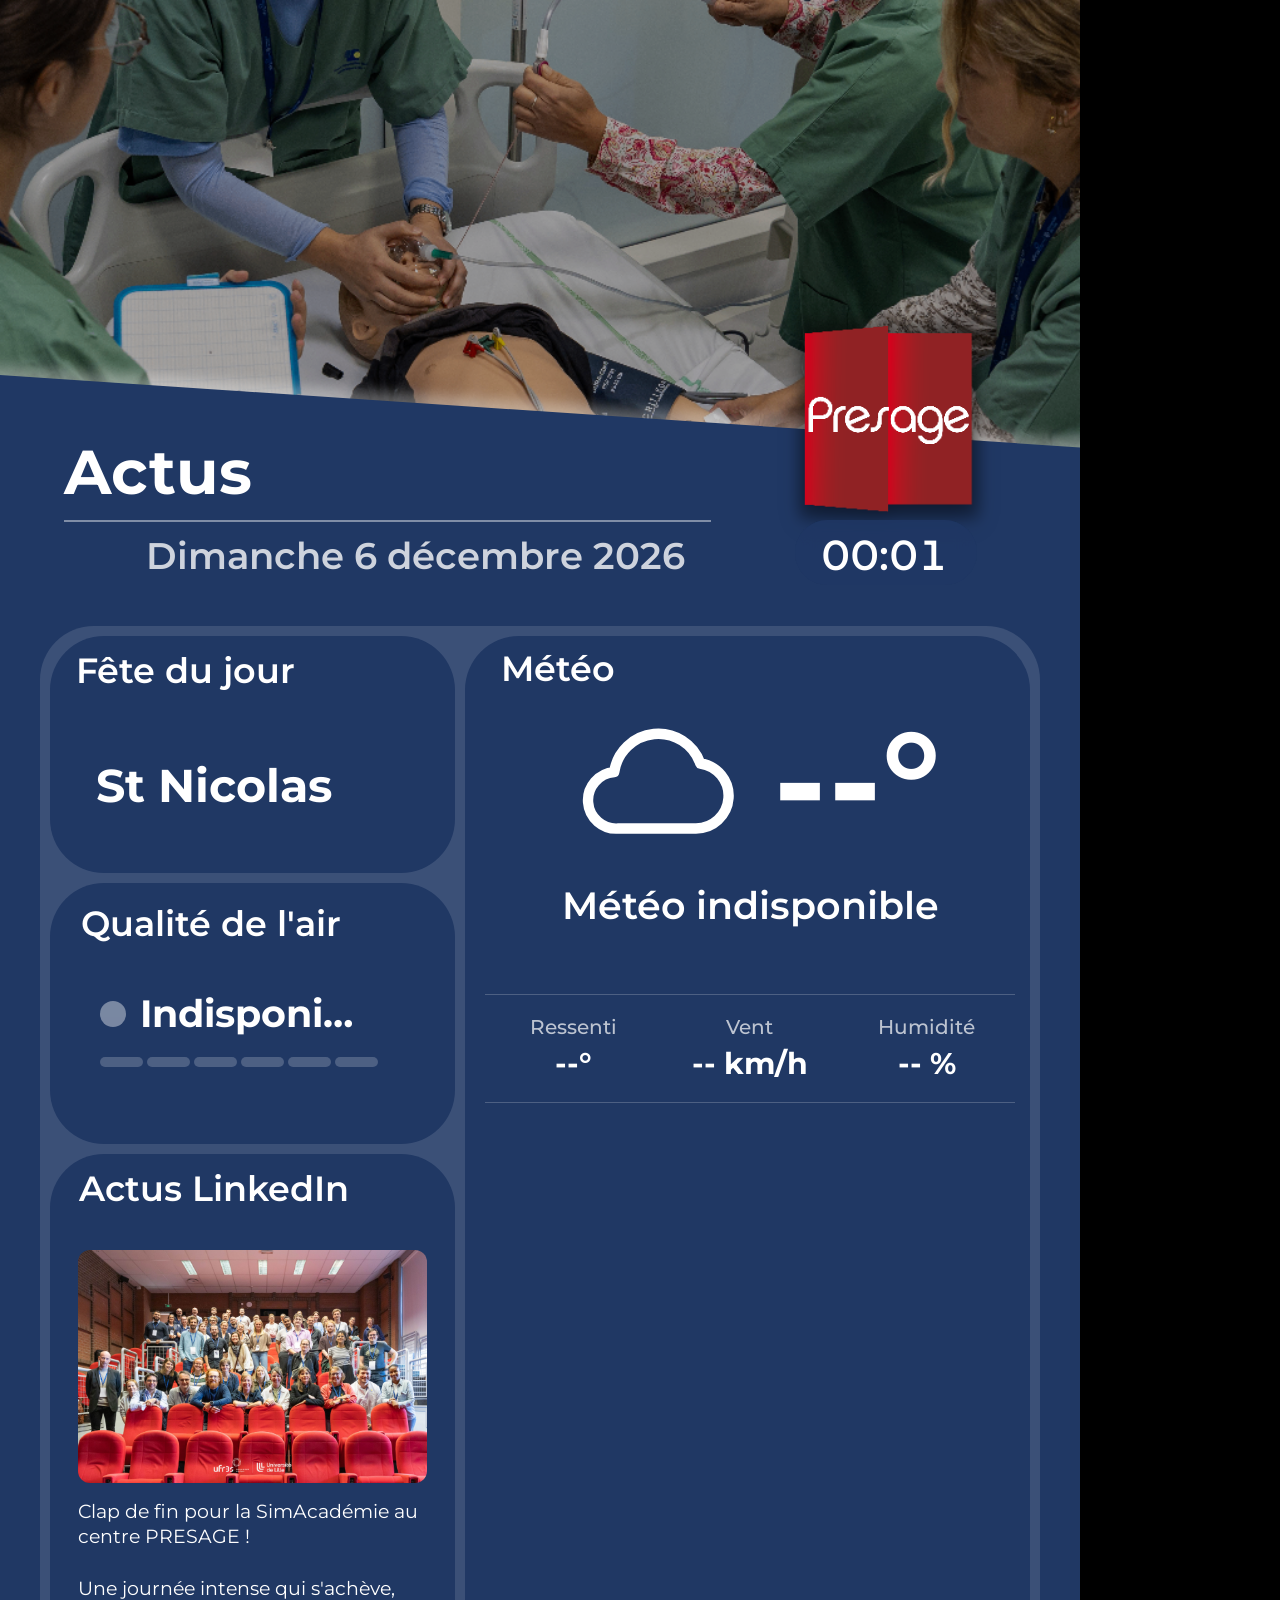
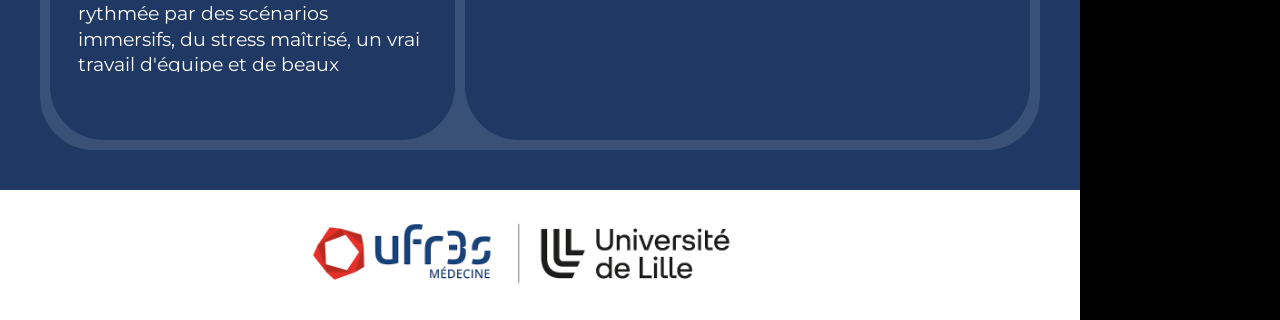
==== commit 539b2545: "Add files via upload" ====
--- a/pages/actus.html
+++ b/pages/actus.html
@@ -137,7 +137,7 @@
     </section>
 
   </div>
-
+<script src="../rotate.js"></script>
   <link rel="stylesheet" href="../css/photos-carousel.css">
   <link rel="stylesheet" href="actus-linkedin.css">
   <script src="../js/photos-carousel.js" defer></script>
--- a/pages/actus-linkedin.css
+++ b/pages/actus-linkedin.css
@@ -6,13 +6,13 @@
 .linkedin-carousel__slide { flex: 0 0 100%; width: 100%; height: 100%; overflow: hidden; scroll-snap-align: start; background: #203864; color: #fff; padding: 24px 28px; }
 .linkedin-carousel__slide[hidden] { display: none !important; }
 .linkedin-carousel__image { display: block; width: 100%; max-height: 235px; object-fit: contain; border-radius: 12px; margin: 0 0 16px; }
-.linkedin-carousel__excerpt { display: -webkit-box; overflow: hidden; -webkit-box-orient: vertical; -webkit-line-clamp: 4; line-clamp: 4; white-space: normal; overflow-wrap: anywhere; font-size: 19px; line-height: 1.35; color: #fff; }
+.linkedin-carousel__excerpt { display: -webkit-box; overflow: hidden; -webkit-box-orient: vertical; -webkit-line-clamp: 8; line-clamp: 8; white-space: normal; overflow-wrap: anywhere; font-size: 19px; line-height: 1.35; color: #fff; }
 .linkedin-carousel__excerpt a { color: #fff; text-decoration: underline; }
 .linkedin-carousel__controls { display: flex; align-items: center; justify-content: center; gap: 16px; min-height: 54px; color: #fff; }
 .linkedin-carousel__controls[hidden] { display: none; }
 .linkedin-carousel__button { border: 0; background: transparent; color: #fff; font: inherit; font-size: 34px; line-height: 1; padding: 4px 12px; cursor: pointer; }
 .linkedin-carousel__button:focus-visible { outline: 2px solid #fff; outline-offset: 2px; }
 .linkedin-carousel__button:disabled { opacity: .45; cursor: default; }
-.linkedin-carousel__live { min-width: 52px; text-align: center; font-size: 16px; }
+.linkedin-carousel__live { display: none; }
 .linkedin-carousel__error { margin: 0; padding: 20px 28px; color: rgba(255,255,255,.8); font-size: 17px; }
 @media (prefers-reduced-motion: reduce) { .linkedin-carousel__track { scroll-behavior: auto; } }
